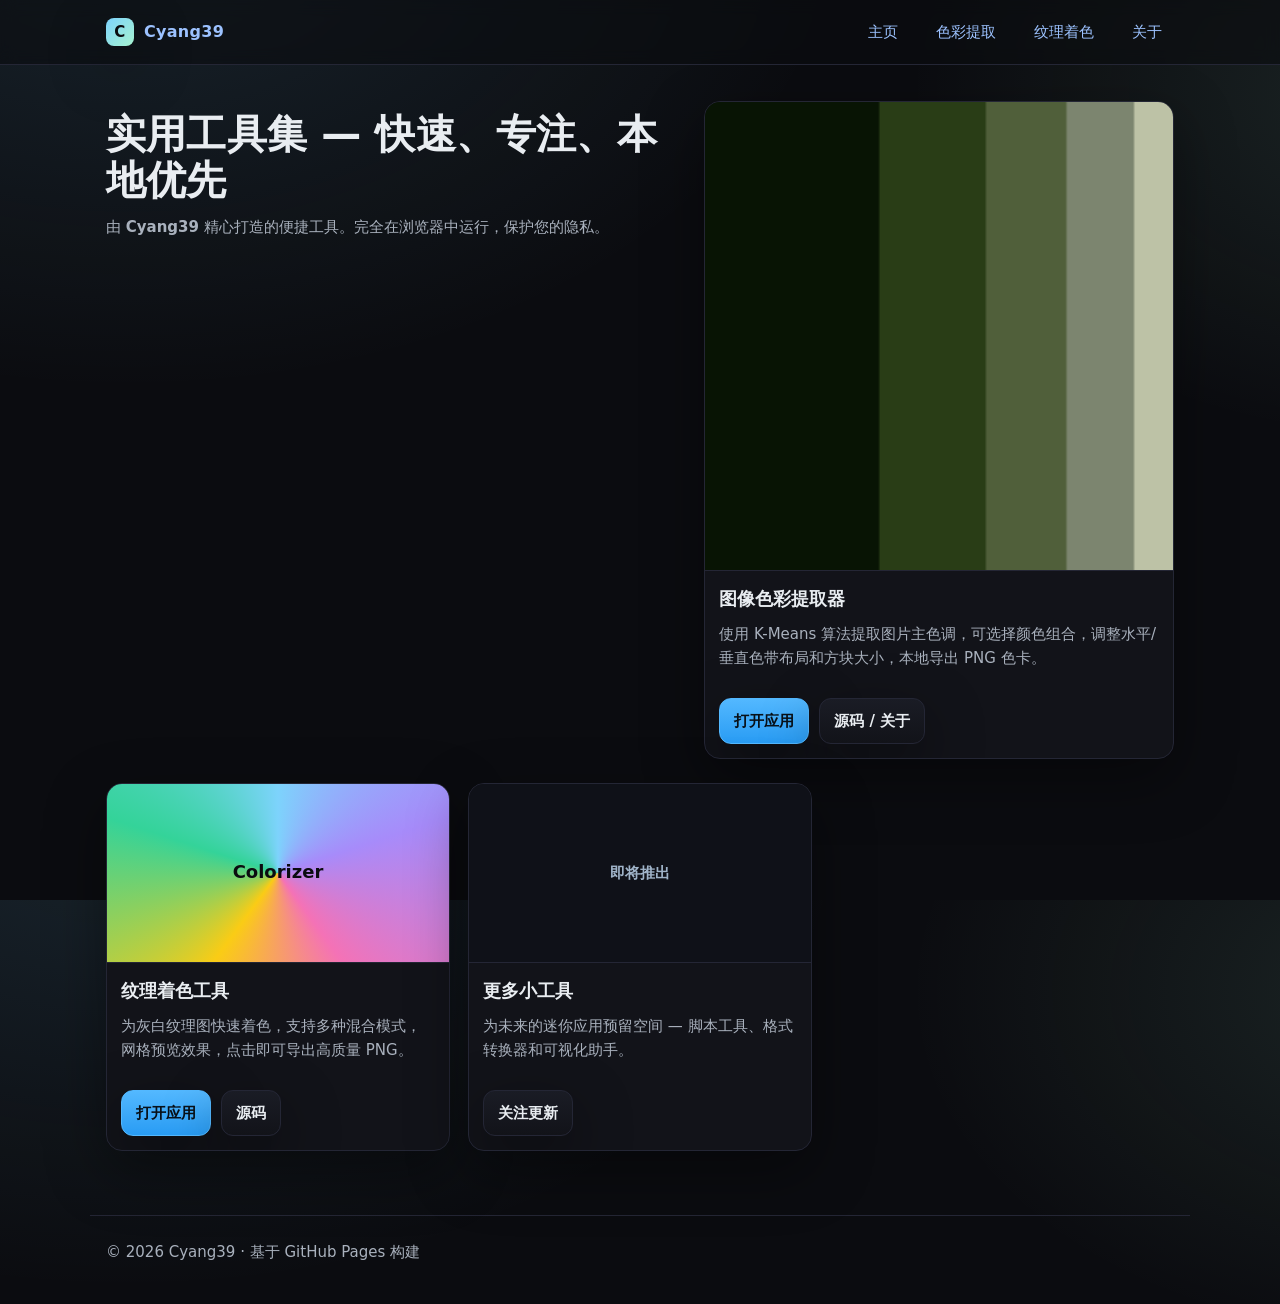
==== index.html @ 04f10962 "add /colorizer" ====
<!doctype html>
<html lang="en">
<head>
  <meta charset="utf-8" />
  <meta
    name="viewport"
    content="width=device-width, initial-scale=1, viewport-fit=cover"
  />
  <title>Cyang39 · Tools & Projects</title>
  <meta name="description" content="Cyang39 的色彩和图像工具集。试试图像色彩提取器和纹理着色工具，完全在浏览器中运行。" />
  <meta name="keywords" content="Cyang39, 工具, 项目, 色彩, 调色板, 主色调, 图像色彩提取器, 纹理着色, GitHub Pages" />

  <!-- Canonical -->
  <link rel="canonical" href="https://cyang39.github.io/" />
  <meta name="robots" content="index,follow,max-image-preview:large" />

  <!-- Open Graph -->
  <meta property="og:type" content="website" />
  <meta property="og:site_name" content="Cyang39" />
  <meta property="og:title" content="Cyang39 · Tools & Projects" />
  <meta property="og:description" content="试试图像色彩提取器和纹理着色工具 — 完全在浏览器中运行的色彩分析和纹理处理工具。" />
  <meta property="og:url" content="https://cyang39.github.io/" />
  <meta property="og:image" content="https://cyang39.github.io/palette/og-palette.png" />

  <!-- Twitter Card -->
  <meta name="twitter:card" content="summary_large_image" />
  <meta name="twitter:title" content="Cyang39 · Tools & Projects" />
  <meta name="twitter:description" content="试试图像色彩提取器和纹理着色工具 — 完全在浏览器中运行的色彩分析和纹理处理工具。" />
  <meta name="twitter:image" content="https://cyang39.github.io/palette/og-palette.png" />

  <!-- Simple favicon (optional) -->
  <link rel="icon" href="data:image/svg+xml,%3Csvg xmlns='http://www.w3.org/2000/svg' width='64' height='64'%3E%3Crect width='64' height='64' rx='12' fill='%230a0a0a'/%3E%3Ctext x='50%25' y='54%25' text-anchor='middle' font-size='34' font-family='Verdana, sans-serif' fill='%23a7f3d0'%3EC%3C/text%3E%3C/svg%3E">

  <style>
    :root {
      --bg: #0b0c10;
      --panel: #121319;
      --border: #242635;
      --text: #e9edf1;
      --muted: #a9b1bd;
      --brand: #7dd3fc;
      --brand-2: #a7f3d0;
      --link: #9cc2ff;
      --shadow: 0 20px 60px rgba(0,0,0,.4);
      --radius: 16px;
    }
    * { box-sizing: border-box; }
    html, body { height: 100%; }
    body {
      margin: 0;
      font: 15px/1.6 system-ui, -apple-system, Segoe UI, Roboto, Helvetica, Arial, "PingFang SC", "Noto Sans CJK SC", "Microsoft YaHei", sans-serif;
      color: var(--text);
      background:
        radial-gradient(1200px 800px at 10% -10%, rgba(125,211,252,.12), transparent 60%),
        radial-gradient(1000px 700px at 110% 10%, rgba(167,243,208,.10), transparent 50%),
        var(--bg);
    }
    a { color: var(--link); text-decoration: none; }
    a:hover { text-decoration: underline; }

    /* Header */
    header {
      position: sticky; top: 0; z-index: 10;
      background: rgba(11,12,16,.6);
      backdrop-filter: blur(8px);
      border-bottom: 1px solid var(--border);
    }
    .nav {
      max-width: 1100px; margin: 0 auto; padding: 12px 16px;
      display: flex; align-items: center; justify-content: space-between;
    }
    .brand {
      display: inline-flex; align-items: center; gap: 10px; font-weight: 800; letter-spacing: .3px;
    }
    .brand-badge {
      width: 28px; height: 28px; border-radius: 8px;
      background: linear-gradient(135deg, var(--brand), var(--brand-2));
      display: grid; place-items: center; color: #0b0c10; font-weight: 900;
      box-shadow: var(--shadow);
    }
    nav ul { list-style: none; display: flex; gap: 14px; margin: 0; padding: 0; }
    nav a { display:inline-block; padding: 8px 12px; border-radius: 10px; }
    nav a:hover { background: rgba(255,255,255,.06); text-decoration: none; }

    /* Hero */
    .hero {
      max-width: 1100px; margin: 36px auto 8px; padding: 0 16px;
      display: grid; grid-template-columns: 1.1fr .9fr; gap: 24px;
    }
    @media (max-width: 960px) { .hero { grid-template-columns: 1fr; } }
    .hero h1 {
      font-size: clamp(28px, 5vw, 40px); line-height: 1.15; margin: 10px 0 12px;
      letter-spacing: .2px;
    }
    .hero p { color: var(--muted); margin: 0 0 18px; }
    .cta { display: flex; gap: 12px; flex-wrap: wrap; }
    .btn {
      display: inline-flex; align-items: center; gap: 10px;
      padding: 10px 14px; border-radius: 12px; border: 1px solid var(--border);
      background: linear-gradient(180deg, #1a1c25, #121319);
      color: var(--text); font-weight: 700; box-shadow: var(--shadow);
      transition: transform .06s ease, box-shadow .2s ease;
    }
    .btn:hover { text-decoration: none; transform: translateY(-1px); }
    .btn.primary {
      background: linear-gradient(180deg, #53b8ff, #299cf4);
      color: #081018; border-color: #53b8ff;
    }
    .btn.ghost { background: #11131a; }

    /* Card grid */
    .grid {
      max-width: 1100px; margin: 24px auto 64px; padding: 0 16px;
      display: grid; grid-template-columns: repeat(3, minmax(0,1fr)); gap: 18px;
    }
    @media (max-width: 1040px) { .grid { grid-template-columns: repeat(2, minmax(0,1fr)); } }
    @media (max-width: 680px) { .grid { grid-template-columns: 1fr; } }

    .card {
      background: var(--panel); border: 1px solid var(--border); border-radius: var(--radius);
      box-shadow: var(--shadow); overflow: hidden; display: flex; flex-direction: column; min-height: 320px;
    }
    .card .thumb {
      aspect-ratio: 1200/630; width: 100%; background: #0f1118; border-bottom: 1px solid var(--border);
      display: grid; place-items: center;
    }
    .card .thumb img { width: 100%; height: 100%; object-fit: cover; }
    .card .body { padding: 14px; display: grid; gap: 8px; }
    .card .body h3 { margin: 0; font-size: 18px; }
    .card .body p { margin: 0; color: var(--muted); }
    .card .actions { padding: 14px; margin-top: auto; display: flex; gap: 10px; }

    /* Footer */
    footer {
      max-width: 1100px; margin: 0 auto; padding: 24px 16px 40px;
      color: var(--muted); border-top: 1px solid var(--border);
    }
  </style>
</head>
<body>
  <header>
    <div class="nav" role="navigation" aria-label="Primary">
      <div class="brand">
        <span class="brand-badge" aria-hidden="true">C</span>
        <a href="/" style="font-size:16px; font-weight:800; text-decoration:none;">Cyang39</a>
      </div>
      <nav>
        <ul>
          <li><a href="/" aria-current="page">主页</a></li>
          <li><a href="/palette/">色彩提取</a></li>
          <li><a href="/colorizer/">纹理着色</a></li>
          <li><a href="https://github.com/cyang39" target="_blank" rel="noopener">关于</a></li>
        </ul>
      </nav>
    </div>
  </header>

  <main id="content">
    <section class="hero">
      <div>
        <h1>实用工具集 — 快速、专注、本地优先</h1>
        <p>
          由 <strong>Cyang39</strong> 精心打造的便捷工具。完全在浏览器中运行，保护您的隐私。
        </p>
      </div>
      <div class="card" aria-label="Image Color Extractor preview">
        <div class="thumb">
          <img
            src="/palette/og-palette.png"
            alt="Preview banner for Image Color Extractor showing swatch bands"
            loading="eager"
            decoding="async"
          />
        </div>
        <div class="body">
          <h3>图像色彩提取器</h3>
          <p>使用 K-Means 算法提取图片主色调，可选择颜色组合，调整水平/垂直色带布局和方块大小，本地导出 PNG 色卡。</p>
        </div>
        <div class="actions">
          <a class="btn primary" href="/palette/">打开应用</a>
          <a class="btn" href="https://github.com/cyang39" target="_blank" rel="noopener">源码 / 关于</a>
        </div>
      </div>
    </section>

    <section class="grid" aria-label="更多项目">
      <div class="card" aria-label="纹理着色工具">
        <div class="thumb" style="background: conic-gradient(from 0deg, #7dd3fc, #a78bfa, #f472b6, #facc15, #34d399, #7dd3fc); display: grid; place-items: center; color: #0b0c10; font-weight: 700; font-size: 18px;">Colorizer</div>
        <div class="body">
          <h3>纹理着色工具</h3>
          <p>为灰白纹理图快速着色，支持多种混合模式，网格预览效果，点击即可导出高质量 PNG。</p>
        </div>
        <div class="actions">
          <a class="btn primary" href="/colorizer/">打开应用</a>
          <a class="btn" href="https://github.com/cyang39" target="_blank" rel="noopener">源码</a>
        </div>
      </div>
      
      <div class="card" aria-label="即将推出">
        <div class="thumb" style="color:#9fb3c8; font-weight:700;">即将推出</div>
        <div class="body">
          <h3>更多小工具</h3>
          <p>为未来的迷你应用预留空间 — 脚本工具、格式转换器和可视化助手。</p>
        </div>
        <div class="actions">
          <a class="btn" href="https://github.com/cyang39" target="_blank" rel="noopener">关注更新</a>
        </div>
      </div>
    </section>
  </main>

  <footer>
    <div>© <span id="year"></span> Cyang39 · 基于 GitHub Pages 构建</div>
  </footer>

  <script>
    // tiny enhancement: current year in footer
    document.getElementById('year').textContent = new Date().getFullYear();
  </script>
</body>
</html>
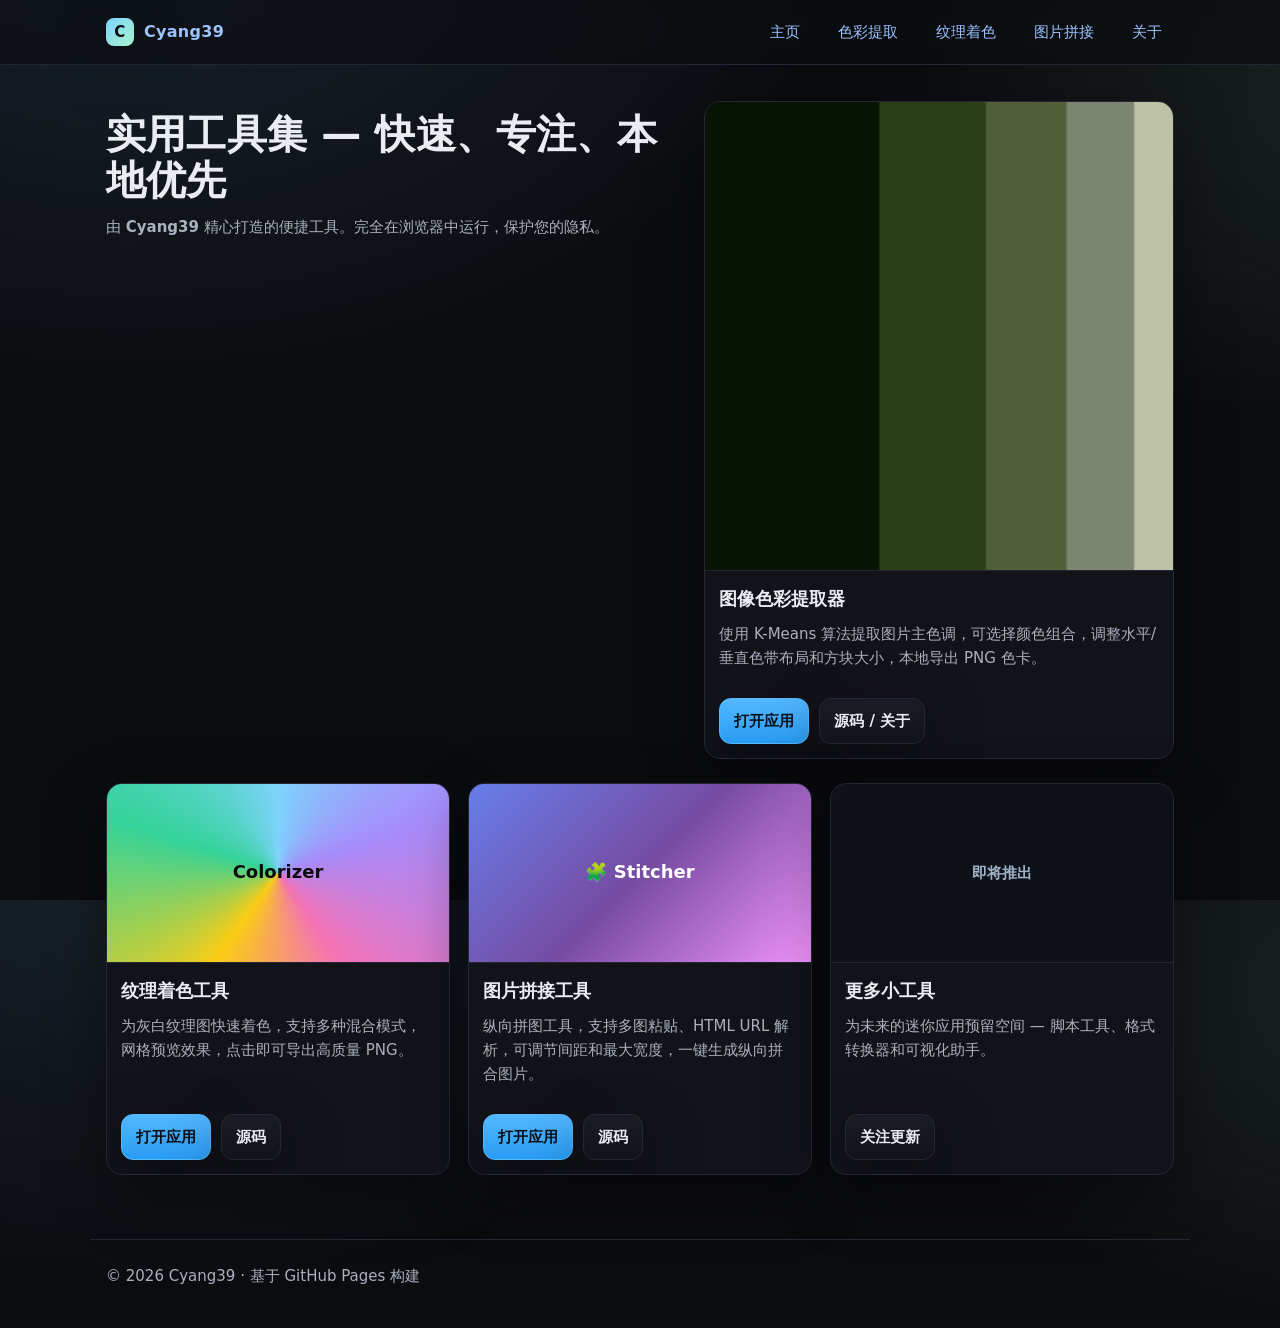
==== commit e40c40f8: "feat(web): 新增图片拼接工具及相关页面支持 - 在首页导航菜单中添加图片拼接工具入口 - 在首页卡片区新增图片拼接工具介绍卡片，包含功能描述和链接 - 更新meta描述和关键词，加入图片拼接" ====
--- a/index.html
+++ b/index.html
@@ -7,8 +7,8 @@
     content="width=device-width, initial-scale=1, viewport-fit=cover"
   />
   <title>Cyang39 · Tools & Projects</title>
-  <meta name="description" content="Cyang39 的色彩和图像工具集。试试图像色彩提取器和纹理着色工具，完全在浏览器中运行。" />
-  <meta name="keywords" content="Cyang39, 工具, 项目, 色彩, 调色板, 主色调, 图像色彩提取器, 纹理着色, GitHub Pages" />
+  <meta name="description" content="Cyang39 的色彩和图像工具集。试试图像色彩提取器、纹理着色工具和图片拼接工具，完全在浏览器中运行。" />
+  <meta name="keywords" content="Cyang39, 工具, 项目, 色彩, 调色板, 主色调, 图像色彩提取器, 纹理着色, 图片拼接, 拼图工具, GitHub Pages" />
 
   <!-- Canonical -->
   <link rel="canonical" href="https://cyang39.github.io/" />
@@ -18,18 +18,90 @@
   <meta property="og:type" content="website" />
   <meta property="og:site_name" content="Cyang39" />
   <meta property="og:title" content="Cyang39 · Tools & Projects" />
-  <meta property="og:description" content="试试图像色彩提取器和纹理着色工具 — 完全在浏览器中运行的色彩分析和纹理处理工具。" />
+  <meta property="og:description" content="试试图像色彩提取器、纹理着色工具和图片拼接工具 — 完全在浏览器中运行的色彩分析、纹理处理和图片拼接工具。" />
   <meta property="og:url" content="https://cyang39.github.io/" />
   <meta property="og:image" content="https://cyang39.github.io/palette/og-palette.png" />
 
   <!-- Twitter Card -->
   <meta name="twitter:card" content="summary_large_image" />
   <meta name="twitter:title" content="Cyang39 · Tools & Projects" />
-  <meta name="twitter:description" content="试试图像色彩提取器和纹理着色工具 — 完全在浏览器中运行的色彩分析和纹理处理工具。" />
+  <meta name="twitter:description" content="试试图像色彩提取器、纹理着色工具和图片拼接工具 — 完全在浏览器中运行的色彩分析、纹理处理和图片拼接工具。" />
   <meta name="twitter:image" content="https://cyang39.github.io/palette/og-palette.png" />
 
   <!-- Simple favicon (optional) -->
   <link rel="icon" href="data:image/svg+xml,%3Csvg xmlns='http://www.w3.org/2000/svg' width='64' height='64'%3E%3Crect width='64' height='64' rx='12' fill='%230a0a0a'/%3E%3Ctext x='50%25' y='54%25' text-anchor='middle' font-size='34' font-family='Verdana, sans-serif' fill='%23a7f3d0'%3EC%3C/text%3E%3C/svg%3E">
+
+  <!-- PWA Manifest -->
+  <link rel="manifest" href="/manifest.json">
+  
+  <!-- iOS Safari specific -->
+  <meta name="apple-mobile-web-app-capable" content="yes">
+  <meta name="apple-mobile-web-app-status-bar-style" content="black-translucent">
+  <meta name="apple-mobile-web-app-title" content="Cyang39 Tools">
+  <link rel="apple-touch-icon" href="data:image/svg+xml,%3Csvg xmlns='http://www.w3.org/2000/svg' width='180' height='180'%3E%3Crect width='180' height='180' rx='20' fill='%230a0a0a'/%3E%3Ctext x='50%25' y='58%25' text-anchor='middle' font-size='90' font-family='Verdana, sans-serif' fill='%23a7f3d0'%3EC%3C/text%3E%3C/svg%3E">
+  
+  <!-- SEO 优化 -->
+  <link rel="sitemap" type="application/xml" href="/sitemap.xml">
+  <meta name="author" content="Cyang39">
+  <meta name="generator" content="手工编码">
+  <meta name="language" content="zh-CN">
+  <meta name="geo.region" content="CN">
+  <meta name="theme-color" content="#7dd3fc">
+  <meta name="msapplication-navbutton-color" content="#7dd3fc">
+  <meta name="msapplication-TileColor" content="#0b0c10">
+  
+  <!-- 结构化数据 -->
+  <script type="application/ld+json">
+  {
+    "@context": "https://schema.org",
+    "@type": "WebSite",
+    "name": "Cyang39 实用工具集",
+    "alternateName": "Cyang39 Tools",
+    "url": "https://cyang39.github.io/",
+    "description": "Cyang39 的色彩和图像工具集。试试图像色彩提取器、纹理着色工具和图片拼接工具，完全在浏览器中运行。",
+    "author": {
+      "@type": "Person",
+      "name": "Cyang39",
+      "url": "https://github.com/cyang39"
+    },
+    "publisher": {
+      "@type": "Organization",
+      "name": "Cyang39",
+      "url": "https://github.com/cyang39"
+    },
+    "potentialAction": {
+      "@type": "SearchAction",
+      "target": "https://cyang39.github.io/?q={search_term_string}",
+      "query-input": "required name=search_term_string"
+    },
+    "mainEntity": [
+      {
+        "@type": "WebApplication",
+        "name": "图像色彩提取器",
+        "description": "使用 K-Means 算法提取图片主色调，可选择颜色组合，调整水平/垂直色带布局和方块大小，本地导出 PNG 色卡。",
+        "url": "https://cyang39.github.io/palette/",
+        "applicationCategory": "UtilitiesApplication",
+        "operatingSystem": "Web Browser"
+      },
+      {
+        "@type": "WebApplication",
+        "name": "纹理着色工具",
+        "description": "为灰白纹理图快速着色，支持多种混合模式，网格预览效果，点击即可导出高质量 PNG。",
+        "url": "https://cyang39.github.io/colorizer/",
+        "applicationCategory": "UtilitiesApplication",
+        "operatingSystem": "Web Browser"
+      },
+      {
+        "@type": "WebApplication",
+        "name": "图片拼接工具",
+        "description": "纵向拼图工具，支持多图粘贴、HTML URL 解析，可调节间距和最大宽度，一键生成纵向拼合图片。",
+        "url": "https://cyang39.github.io/stitcher/",
+        "applicationCategory": "UtilitiesApplication",
+        "operatingSystem": "Web Browser"
+      }
+    ]
+  }
+  </script>
 
   <style>
     :root {
@@ -149,6 +221,7 @@
           <li><a href="/" aria-current="page">主页</a></li>
           <li><a href="/palette/">色彩提取</a></li>
           <li><a href="/colorizer/">纹理着色</a></li>
+          <li><a href="/stitcher/">图片拼接</a></li>
           <li><a href="https://github.com/cyang39" target="_blank" rel="noopener">关于</a></li>
         </ul>
       </nav>
@@ -196,6 +269,18 @@
         </div>
       </div>
       
+      <div class="card" aria-label="图片拼接工具">
+        <div class="thumb" style="background: linear-gradient(135deg, #667eea, #764ba2, #f093fb); display: grid; place-items: center; color: white; font-weight: 700; font-size: 18px;">🧩 Stitcher</div>
+        <div class="body">
+          <h3>图片拼接工具</h3>
+          <p>纵向拼图工具，支持多图粘贴、HTML URL 解析，可调节间距和最大宽度，一键生成纵向拼合图片。</p>
+        </div>
+        <div class="actions">
+          <a class="btn primary" href="/stitcher/">打开应用</a>
+          <a class="btn" href="https://github.com/cyang39" target="_blank" rel="noopener">源码</a>
+        </div>
+      </div>
+      
       <div class="card" aria-label="即将推出">
         <div class="thumb" style="color:#9fb3c8; font-weight:700;">即将推出</div>
         <div class="body">
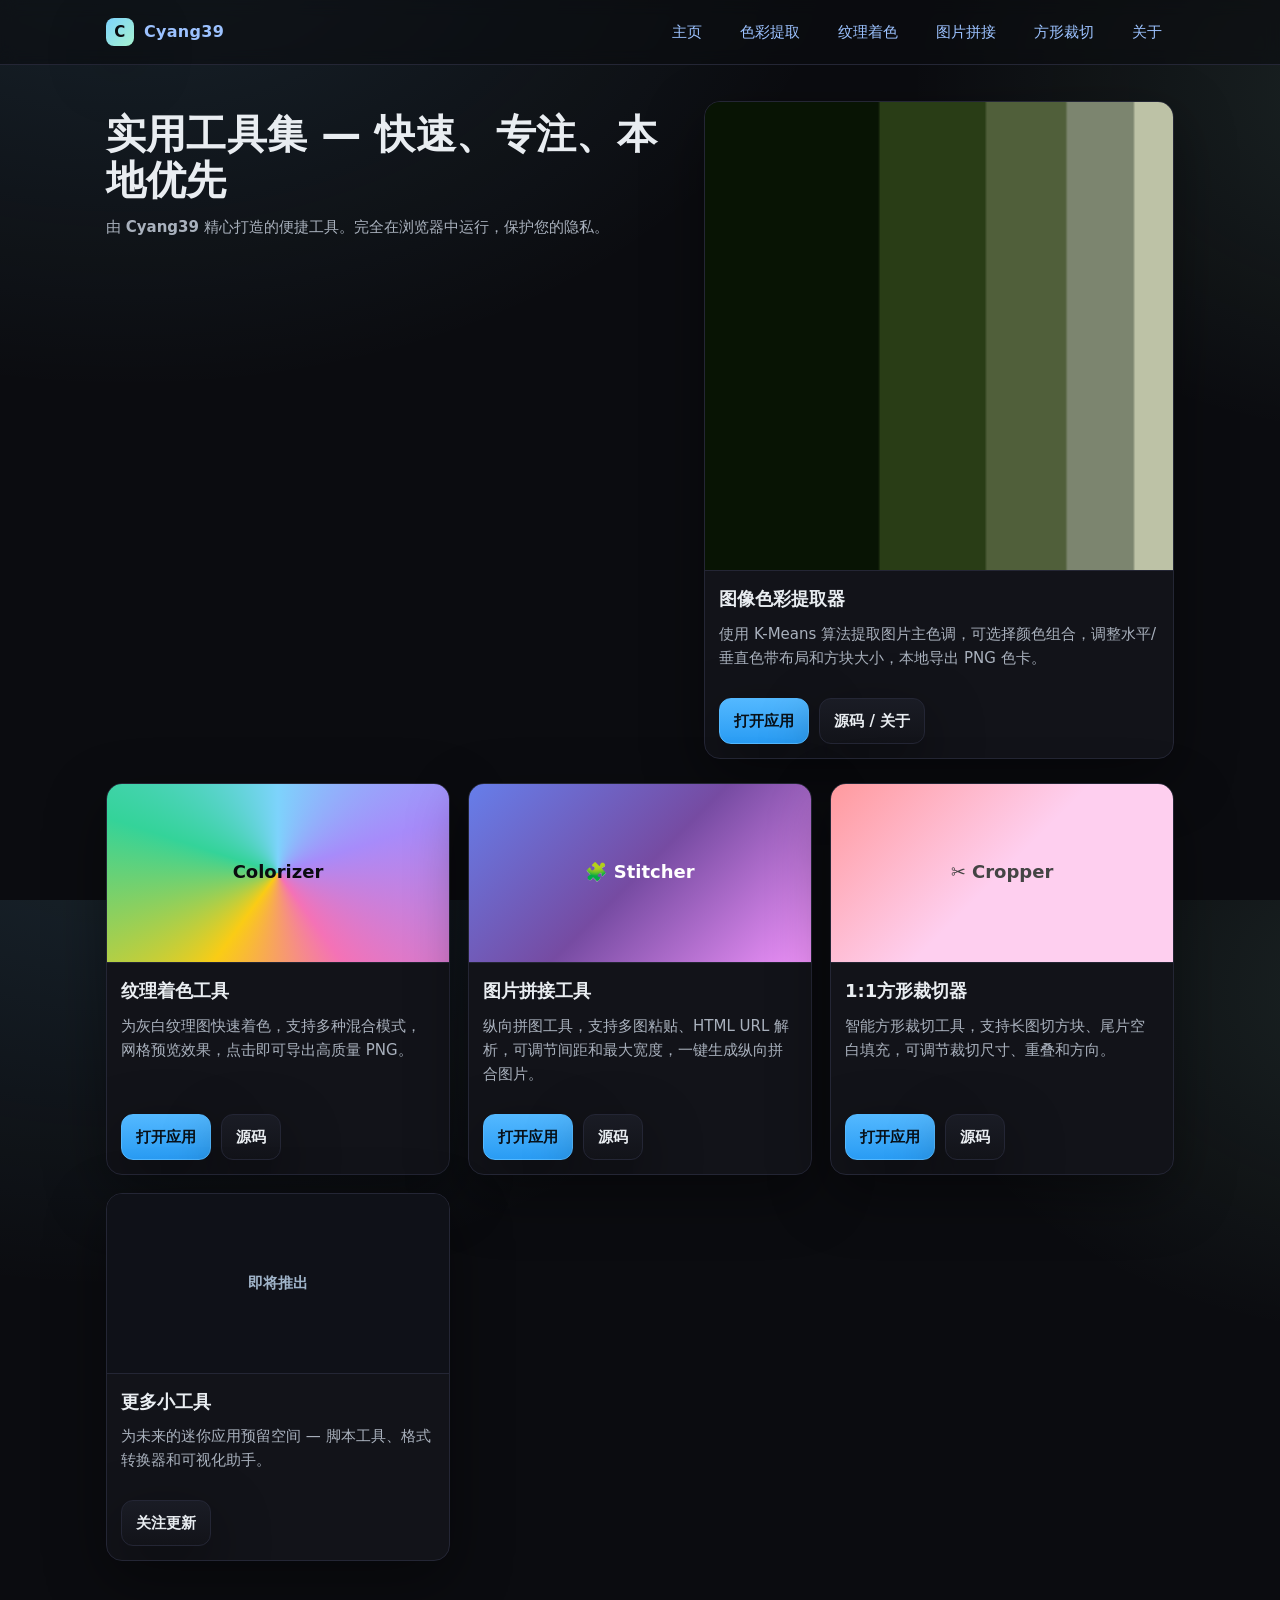
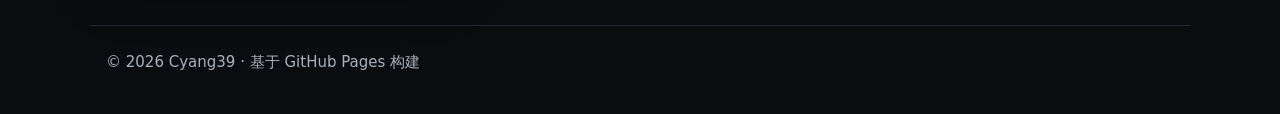
==== commit d2a8a8ff: "feat(web): 添加方形裁切工具相关信息和入口 - 更新meta描述中加入方形裁切工具内容 - 增加结构化数据，注册1:1方形裁切器应用信息 - 导航栏新增方形裁切工具链接 - 首页新增方形裁切" ====
--- a/index.html
+++ b/index.html
@@ -7,8 +7,8 @@
     content="width=device-width, initial-scale=1, viewport-fit=cover"
   />
   <title>Cyang39 · Tools & Projects</title>
-  <meta name="description" content="Cyang39 的色彩和图像工具集。试试图像色彩提取器、纹理着色工具和图片拼接工具，完全在浏览器中运行。" />
-  <meta name="keywords" content="Cyang39, 工具, 项目, 色彩, 调色板, 主色调, 图像色彩提取器, 纹理着色, 图片拼接, 拼图工具, GitHub Pages" />
+  <meta name="description" content="Cyang39 的色彩和图像工具集。试试图像色彩提取器、纹理着色工具、图片拼接和方形裁切工具，完全在浏览器中运行。" />
+  <meta name="keywords" content="Cyang39, 工具, 项目, 色彩, 调色板, 主色调, 图像色彩提取器, 纹理着色, 图片拼接, 拼图工具, 方形裁切, 图片裁切, 1:1裁切, GitHub Pages" />
 
   <!-- Canonical -->
   <link rel="canonical" href="https://cyang39.github.io/" />
@@ -18,14 +18,14 @@
   <meta property="og:type" content="website" />
   <meta property="og:site_name" content="Cyang39" />
   <meta property="og:title" content="Cyang39 · Tools & Projects" />
-  <meta property="og:description" content="试试图像色彩提取器、纹理着色工具和图片拼接工具 — 完全在浏览器中运行的色彩分析、纹理处理和图片拼接工具。" />
+  <meta property="og:description" content="试试图像色彩提取器、纹理着色工具、图片拼接和方形裁切工具 — 完全在浏览器中运行的色彩分析、纹理处理、图片拼接和智能裁切工具。" />
   <meta property="og:url" content="https://cyang39.github.io/" />
   <meta property="og:image" content="https://cyang39.github.io/palette/og-palette.png" />
 
   <!-- Twitter Card -->
   <meta name="twitter:card" content="summary_large_image" />
   <meta name="twitter:title" content="Cyang39 · Tools & Projects" />
-  <meta name="twitter:description" content="试试图像色彩提取器、纹理着色工具和图片拼接工具 — 完全在浏览器中运行的色彩分析、纹理处理和图片拼接工具。" />
+  <meta name="twitter:description" content="试试图像色彩提取器、纹理着色工具、图片拼接和方形裁切工具 — 完全在浏览器中运行的色彩分析、纹理处理、图片拼接和智能裁切工具。" />
   <meta name="twitter:image" content="https://cyang39.github.io/palette/og-palette.png" />
 
   <!-- Simple favicon (optional) -->
@@ -58,7 +58,7 @@
     "name": "Cyang39 实用工具集",
     "alternateName": "Cyang39 Tools",
     "url": "https://cyang39.github.io/",
-    "description": "Cyang39 的色彩和图像工具集。试试图像色彩提取器、纹理着色工具和图片拼接工具，完全在浏览器中运行。",
+    "description": "Cyang39 的色彩和图像工具集。试试图像色彩提取器、纹理着色工具、图片拼接和方形裁切工具，完全在浏览器中运行。",
     "author": {
       "@type": "Person",
       "name": "Cyang39",
@@ -98,6 +98,14 @@
         "url": "https://cyang39.github.io/stitcher/",
         "applicationCategory": "UtilitiesApplication",
         "operatingSystem": "Web Browser"
+      },
+      {
+        "@type": "WebApplication",
+        "name": "1:1方形裁切器",
+        "description": "智能方形裁切工具，支持长图切方块、尾片空白填充，可调节裁切尺寸、重叠和方向，批量导出正方形图片。",
+        "url": "https://cyang39.github.io/square_cropper/",
+        "applicationCategory": "UtilitiesApplication",
+        "operatingSystem": "Web Browser"
       }
     ]
   }
@@ -222,6 +230,7 @@
           <li><a href="/palette/">色彩提取</a></li>
           <li><a href="/colorizer/">纹理着色</a></li>
           <li><a href="/stitcher/">图片拼接</a></li>
+          <li><a href="/square_cropper/">方形裁切</a></li>
           <li><a href="https://github.com/cyang39" target="_blank" rel="noopener">关于</a></li>
         </ul>
       </nav>
@@ -281,6 +290,18 @@
         </div>
       </div>
       
+      <div class="card" aria-label="1:1方形裁切器">
+        <div class="thumb" style="background: linear-gradient(135deg, #ff9a9e, #fecfef, #fecfef); display: grid; place-items: center; color: #444; font-weight: 700; font-size: 18px;">✂️ Cropper</div>
+        <div class="body">
+          <h3>1:1方形裁切器</h3>
+          <p>智能方形裁切工具，支持长图切方块、尾片空白填充，可调节裁切尺寸、重叠和方向。</p>
+        </div>
+        <div class="actions">
+          <a class="btn primary" href="/square_cropper/">打开应用</a>
+          <a class="btn" href="https://github.com/cyang39" target="_blank" rel="noopener">源码</a>
+        </div>
+      </div>
+      
       <div class="card" aria-label="即将推出">
         <div class="thumb" style="color:#9fb3c8; font-weight:700;">即将推出</div>
         <div class="body">
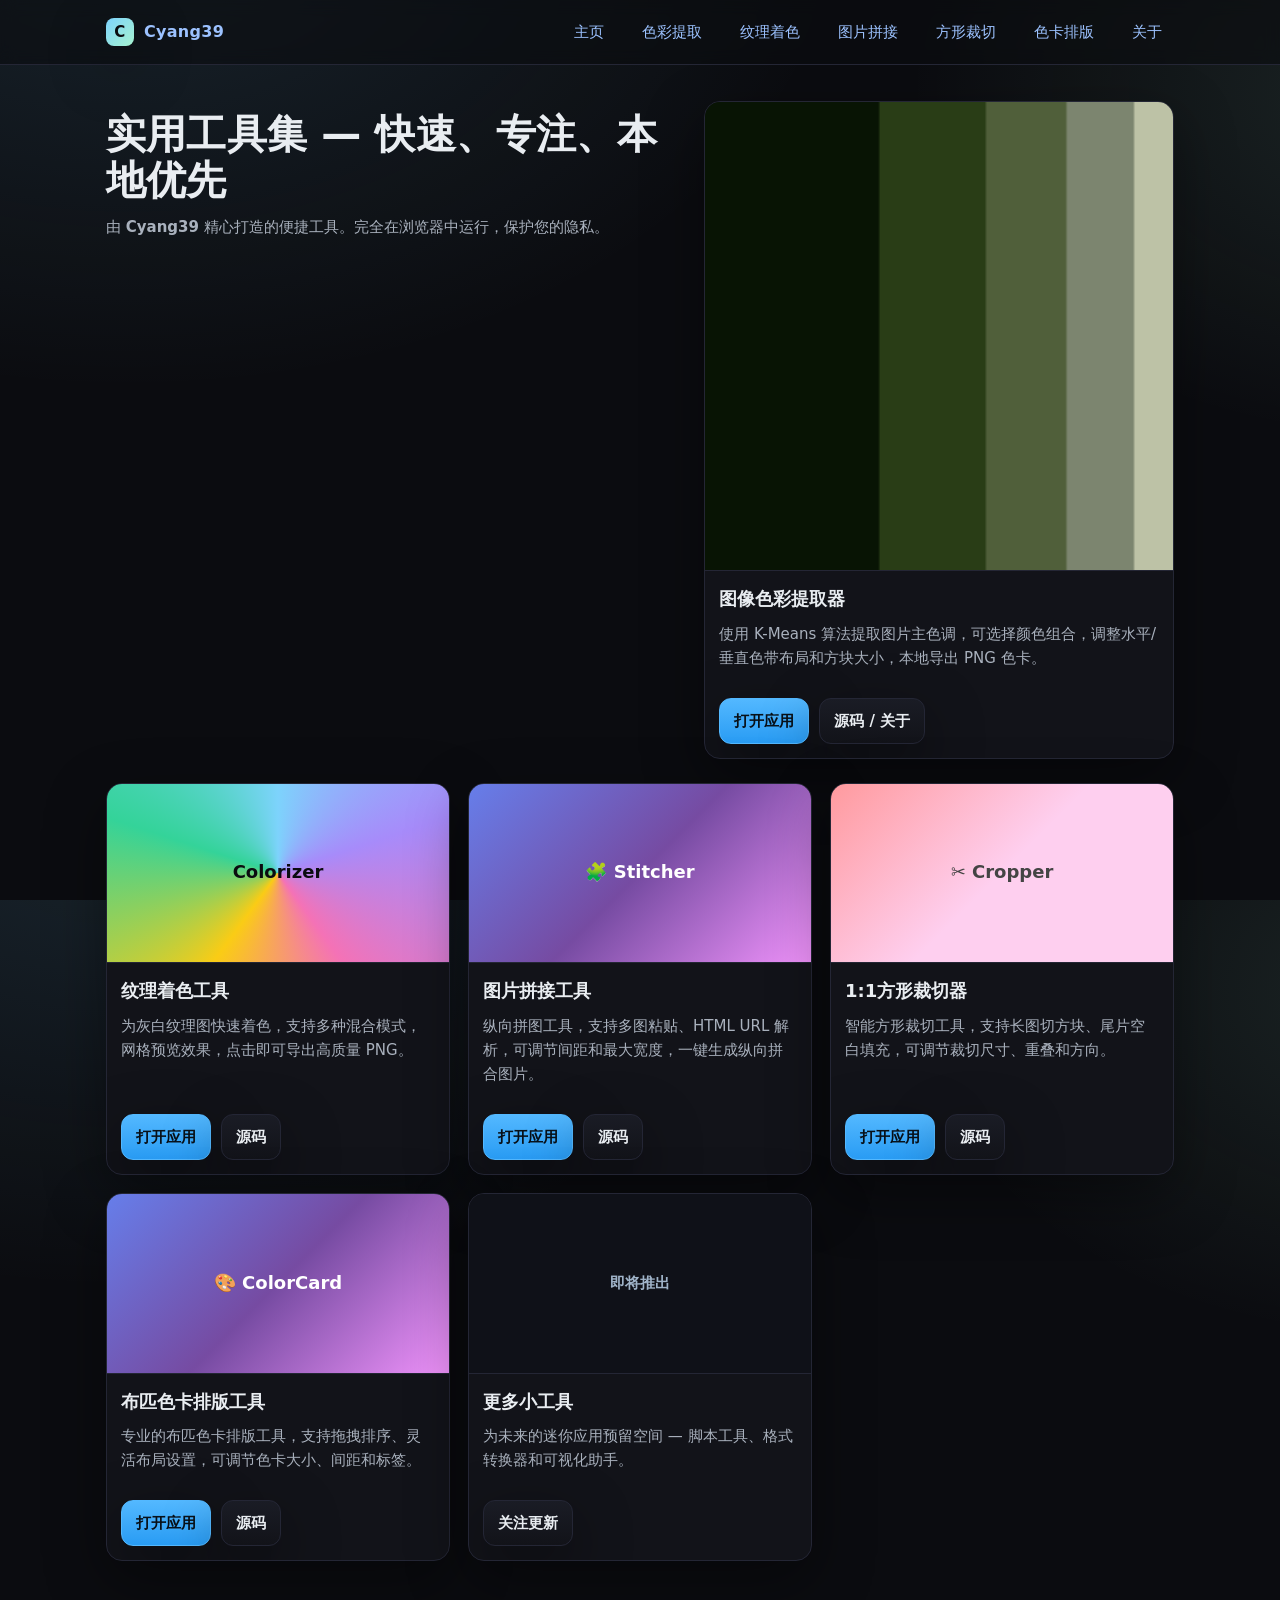
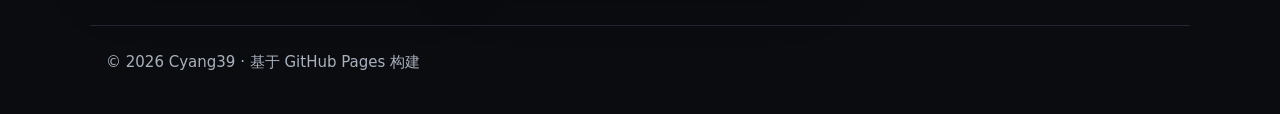
==== commit d306ed76: "feat(website): 添加布匹色卡排版工具及相关页面信息 - 在 color_card/index.html 中添加 favicon 和苹果触控图标 - 更新首页 meta 描述与关键字，添加" ====
--- a/index.html
+++ b/index.html
@@ -7,8 +7,8 @@
     content="width=device-width, initial-scale=1, viewport-fit=cover"
   />
   <title>Cyang39 · Tools & Projects</title>
-  <meta name="description" content="Cyang39 的色彩和图像工具集。试试图像色彩提取器、纹理着色工具、图片拼接和方形裁切工具，完全在浏览器中运行。" />
-  <meta name="keywords" content="Cyang39, 工具, 项目, 色彩, 调色板, 主色调, 图像色彩提取器, 纹理着色, 图片拼接, 拼图工具, 方形裁切, 图片裁切, 1:1裁切, GitHub Pages" />
+  <meta name="description" content="Cyang39 的色彩和图像工具集。试试图像色彩提取器、纹理着色工具、图片拼接、方形裁切和色卡排版工具，完全在浏览器中运行。" />
+  <meta name="keywords" content="Cyang39, 工具, 项目, 色彩, 调色板, 主色调, 图像色彩提取器, 纹理着色, 图片拼接, 拼图工具, 方形裁切, 图片裁切, 1:1裁切, 色卡排版, 布匹色卡, 色卡工具, GitHub Pages" />
 
   <!-- Canonical -->
   <link rel="canonical" href="https://cyang39.github.io/" />
@@ -18,14 +18,14 @@
   <meta property="og:type" content="website" />
   <meta property="og:site_name" content="Cyang39" />
   <meta property="og:title" content="Cyang39 · Tools & Projects" />
-  <meta property="og:description" content="试试图像色彩提取器、纹理着色工具、图片拼接和方形裁切工具 — 完全在浏览器中运行的色彩分析、纹理处理、图片拼接和智能裁切工具。" />
+  <meta property="og:description" content="试试图像色彩提取器、纹理着色工具、图片拼接、方形裁切和色卡排版工具 — 完全在浏览器中运行的色彩分析、纹理处理、图片拼接、智能裁切和布匹色卡排版工具。" />
   <meta property="og:url" content="https://cyang39.github.io/" />
   <meta property="og:image" content="https://cyang39.github.io/palette/og-palette.png" />
 
   <!-- Twitter Card -->
   <meta name="twitter:card" content="summary_large_image" />
   <meta name="twitter:title" content="Cyang39 · Tools & Projects" />
-  <meta name="twitter:description" content="试试图像色彩提取器、纹理着色工具、图片拼接和方形裁切工具 — 完全在浏览器中运行的色彩分析、纹理处理、图片拼接和智能裁切工具。" />
+  <meta name="twitter:description" content="试试图像色彩提取器、纹理着色工具、图片拼接、方形裁切和色卡排版工具 — 完全在浏览器中运行的色彩分析、纹理处理、图片拼接、智能裁切和布匹色卡排版工具。" />
   <meta name="twitter:image" content="https://cyang39.github.io/palette/og-palette.png" />
 
   <!-- Simple favicon (optional) -->
@@ -58,7 +58,7 @@
     "name": "Cyang39 实用工具集",
     "alternateName": "Cyang39 Tools",
     "url": "https://cyang39.github.io/",
-    "description": "Cyang39 的色彩和图像工具集。试试图像色彩提取器、纹理着色工具、图片拼接和方形裁切工具，完全在浏览器中运行。",
+    "description": "Cyang39 的色彩和图像工具集。试试图像色彩提取器、纹理着色工具、图片拼接、方形裁切和色卡排版工具，完全在浏览器中运行。",
     "author": {
       "@type": "Person",
       "name": "Cyang39",
@@ -106,6 +106,14 @@
         "url": "https://cyang39.github.io/square_cropper/",
         "applicationCategory": "UtilitiesApplication",
         "operatingSystem": "Web Browser"
+      },
+      {
+        "@type": "WebApplication",
+        "name": "布匹色卡排版工具",
+        "description": "专业的布匹色卡排版工具，支持拖拽排序、灵活布局设置，可调节色卡大小、间距和标签，一键导出高分辨率PNG色卡排版图。",
+        "url": "https://cyang39.github.io/color_card/",
+        "applicationCategory": "UtilitiesApplication",
+        "operatingSystem": "Web Browser"
       }
     ]
   }
@@ -231,6 +239,7 @@
           <li><a href="/colorizer/">纹理着色</a></li>
           <li><a href="/stitcher/">图片拼接</a></li>
           <li><a href="/square_cropper/">方形裁切</a></li>
+          <li><a href="/color_card/">色卡排版</a></li>
           <li><a href="https://github.com/cyang39" target="_blank" rel="noopener">关于</a></li>
         </ul>
       </nav>
@@ -302,6 +311,18 @@
         </div>
       </div>
       
+      <div class="card" aria-label="布匹色卡排版工具">
+        <div class="thumb" style="background: linear-gradient(135deg, #667eea, #764ba2, #f093fb); display: grid; place-items: center; color: white; font-weight: 700; font-size: 18px;">🎨 ColorCard</div>
+        <div class="body">
+          <h3>布匹色卡排版工具</h3>
+          <p>专业的布匹色卡排版工具，支持拖拽排序、灵活布局设置，可调节色卡大小、间距和标签。</p>
+        </div>
+        <div class="actions">
+          <a class="btn primary" href="/color_card/">打开应用</a>
+          <a class="btn" href="https://github.com/cyang39" target="_blank" rel="noopener">源码</a>
+        </div>
+      </div>
+      
       <div class="card" aria-label="即将推出">
         <div class="thumb" style="color:#9fb3c8; font-weight:700;">即将推出</div>
         <div class="body">
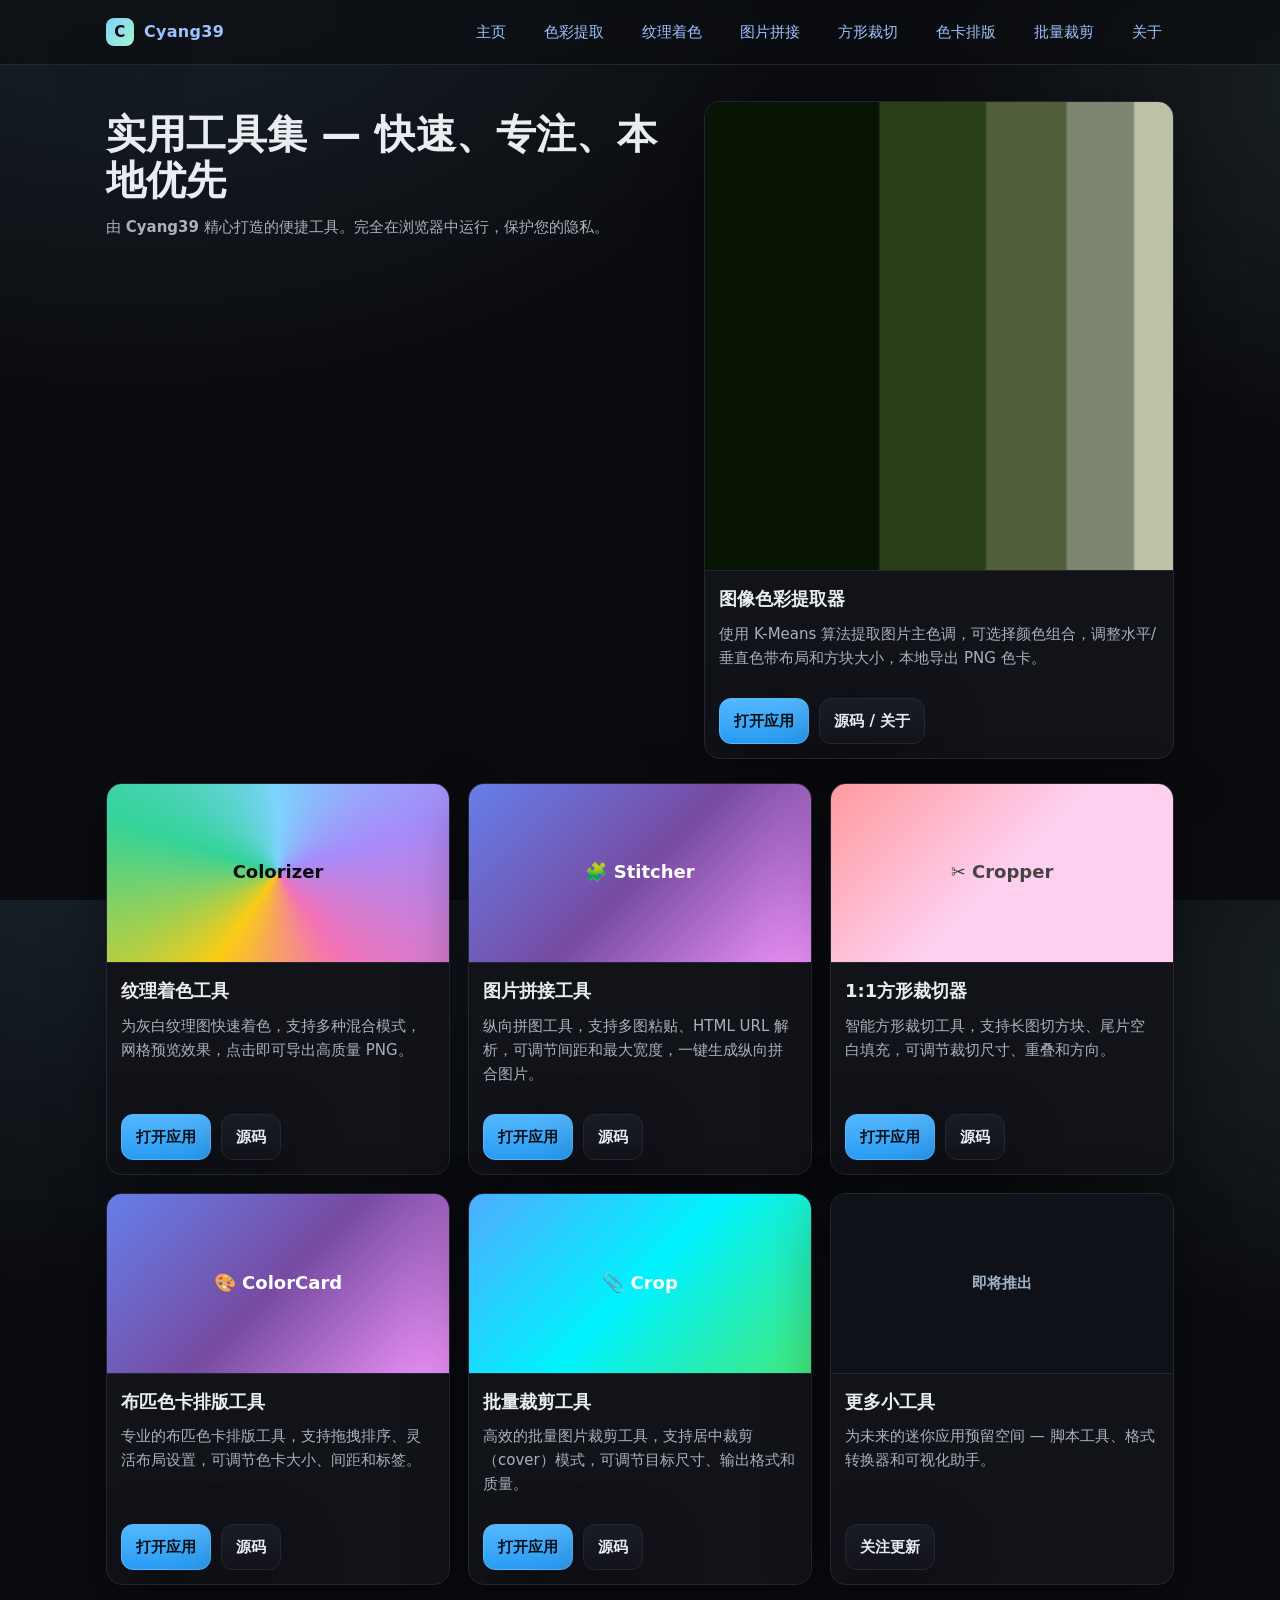
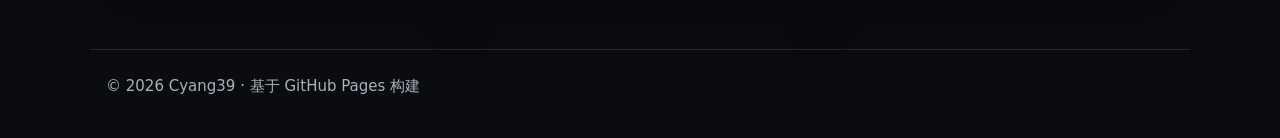
==== commit 76b1dc69: "feat(middle_crop): 添加批量裁剪工具并更新网站相关描述 - 在主页和导航栏新增批量裁剪工具入口 - 更新 meta 标签、og 和 twitter 描述，加入批量裁剪工具信息 - 网" ====
--- a/index.html
+++ b/index.html
@@ -7,8 +7,8 @@
     content="width=device-width, initial-scale=1, viewport-fit=cover"
   />
   <title>Cyang39 · Tools & Projects</title>
-  <meta name="description" content="Cyang39 的色彩和图像工具集。试试图像色彩提取器、纹理着色工具、图片拼接、方形裁切和色卡排版工具，完全在浏览器中运行。" />
-  <meta name="keywords" content="Cyang39, 工具, 项目, 色彩, 调色板, 主色调, 图像色彩提取器, 纹理着色, 图片拼接, 拼图工具, 方形裁切, 图片裁切, 1:1裁切, 色卡排版, 布匹色卡, 色卡工具, GitHub Pages" />
+  <meta name="description" content="Cyang39 的色彩和图像工具集。试试图像色彩提取器、纹理着色工具、图片拼接、方形裁切、色卡排版和批量裁剪工具，完全在浏览器中运行。" />
+  <meta name="keywords" content="Cyang39, 工具, 项目, 色彩, 调色板, 主色调, 图像色彩提取器, 纹理着色, 图片拼接, 拼图工具, 方形裁切, 图片裁切, 1:1裁切, 色卡排版, 布匹色卡, 色卡工具, 批量裁剪, 居中裁剪, cover裁剪, GitHub Pages" />
 
   <!-- Canonical -->
   <link rel="canonical" href="https://cyang39.github.io/" />
@@ -18,14 +18,14 @@
   <meta property="og:type" content="website" />
   <meta property="og:site_name" content="Cyang39" />
   <meta property="og:title" content="Cyang39 · Tools & Projects" />
-  <meta property="og:description" content="试试图像色彩提取器、纹理着色工具、图片拼接、方形裁切和色卡排版工具 — 完全在浏览器中运行的色彩分析、纹理处理、图片拼接、智能裁切和布匹色卡排版工具。" />
+  <meta property="og:description" content="试试图像色彩提取器、纹理着色工具、图片拼接、方形裁切、色卡排版和批量裁剪工具 — 完全在浏览器中运行的色彩分析、纹理处理、图片拼接、智能裁切、布匹色卡排版和批量裁剪工具。" />
   <meta property="og:url" content="https://cyang39.github.io/" />
   <meta property="og:image" content="https://cyang39.github.io/palette/og-palette.png" />
 
   <!-- Twitter Card -->
   <meta name="twitter:card" content="summary_large_image" />
   <meta name="twitter:title" content="Cyang39 · Tools & Projects" />
-  <meta name="twitter:description" content="试试图像色彩提取器、纹理着色工具、图片拼接、方形裁切和色卡排版工具 — 完全在浏览器中运行的色彩分析、纹理处理、图片拼接、智能裁切和布匹色卡排版工具。" />
+  <meta name="twitter:description" content="试试图像色彩提取器、纹理着色工具、图片拼接、方形裁切、色卡排版和批量裁剪工具 — 完全在浏览器中运行的色彩分析、纹理处理、图片拼接、智能裁切、布匹色卡排版和批量裁剪工具。" />
   <meta name="twitter:image" content="https://cyang39.github.io/palette/og-palette.png" />
 
   <!-- Simple favicon (optional) -->
@@ -58,7 +58,7 @@
     "name": "Cyang39 实用工具集",
     "alternateName": "Cyang39 Tools",
     "url": "https://cyang39.github.io/",
-    "description": "Cyang39 的色彩和图像工具集。试试图像色彩提取器、纹理着色工具、图片拼接、方形裁切和色卡排版工具，完全在浏览器中运行。",
+    "description": "Cyang39 的色彩和图像工具集。试试图像色彩提取器、纹理着色工具、图片拼接、方形裁切、色卡排版和批量裁剪工具，完全在浏览器中运行。",
     "author": {
       "@type": "Person",
       "name": "Cyang39",
@@ -114,6 +114,14 @@
         "url": "https://cyang39.github.io/color_card/",
         "applicationCategory": "UtilitiesApplication",
         "operatingSystem": "Web Browser"
+      },
+      {
+        "@type": "WebApplication",
+        "name": "批量裁剪工具",
+        "description": "高效的批量图片裁剪工具，支持居中裁剪（cover）模式，可调节目标尺寸、输出格式和质量，一键批量导出裁剪后的图片。",
+        "url": "https://cyang39.github.io/middle_crop/",
+        "applicationCategory": "UtilitiesApplication",
+        "operatingSystem": "Web Browser"
       }
     ]
   }
@@ -240,6 +248,7 @@
           <li><a href="/stitcher/">图片拼接</a></li>
           <li><a href="/square_cropper/">方形裁切</a></li>
           <li><a href="/color_card/">色卡排版</a></li>
+          <li><a href="/middle_crop/">批量裁剪</a></li>
           <li><a href="https://github.com/cyang39" target="_blank" rel="noopener">关于</a></li>
         </ul>
       </nav>
@@ -323,6 +332,18 @@
         </div>
       </div>
       
+      <div class="card" aria-label="批量裁剪工具">
+        <div class="thumb" style="background: linear-gradient(135deg, #4facfe, #00f2fe, #43e97b); display: grid; place-items: center; color: white; font-weight: 700; font-size: 18px;">📎 Crop</div>
+        <div class="body">
+          <h3>批量裁剪工具</h3>
+          <p>高效的批量图片裁剪工具，支持居中裁剪（cover）模式，可调节目标尺寸、输出格式和质量。</p>
+        </div>
+        <div class="actions">
+          <a class="btn primary" href="/middle_crop/">打开应用</a>
+          <a class="btn" href="https://github.com/cyang39" target="_blank" rel="noopener">源码</a>
+        </div>
+      </div>
+      
       <div class="card" aria-label="即将推出">
         <div class="thumb" style="color:#9fb3c8; font-weight:700;">即将推出</div>
         <div class="body">
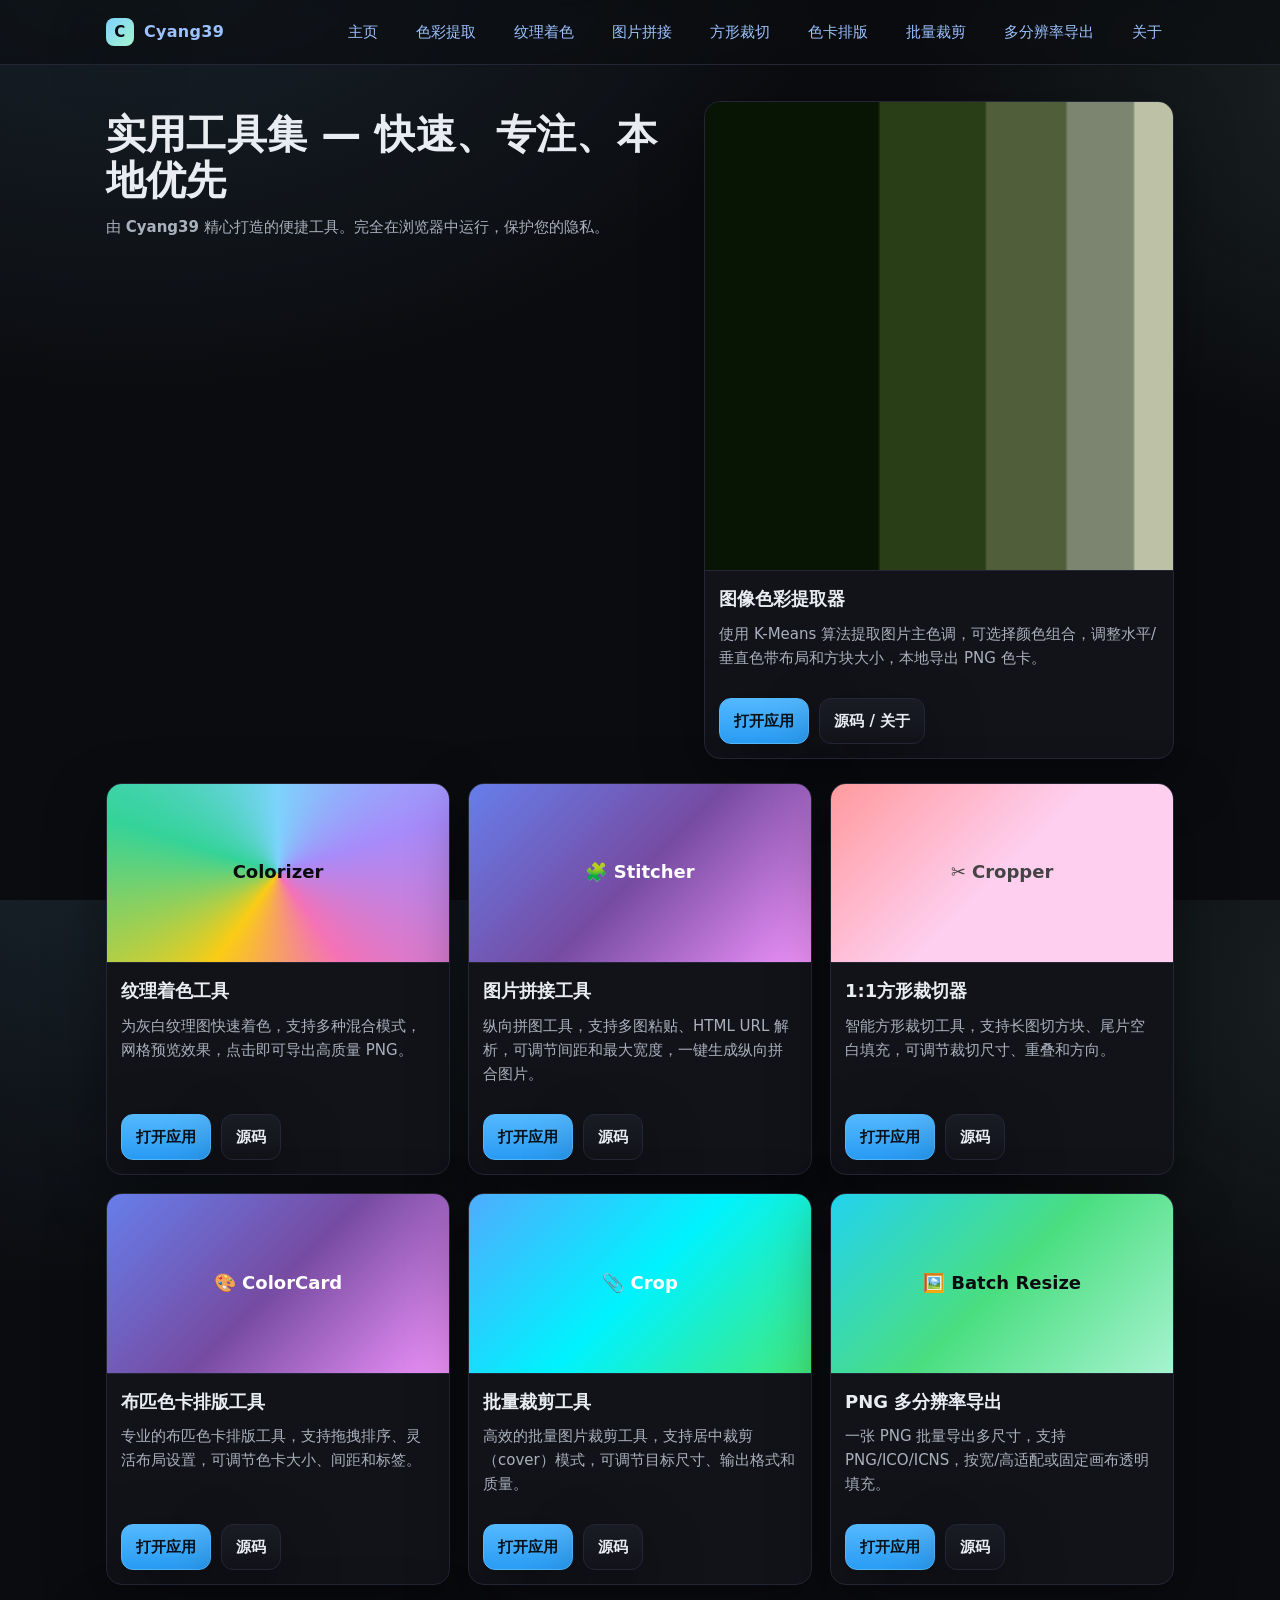
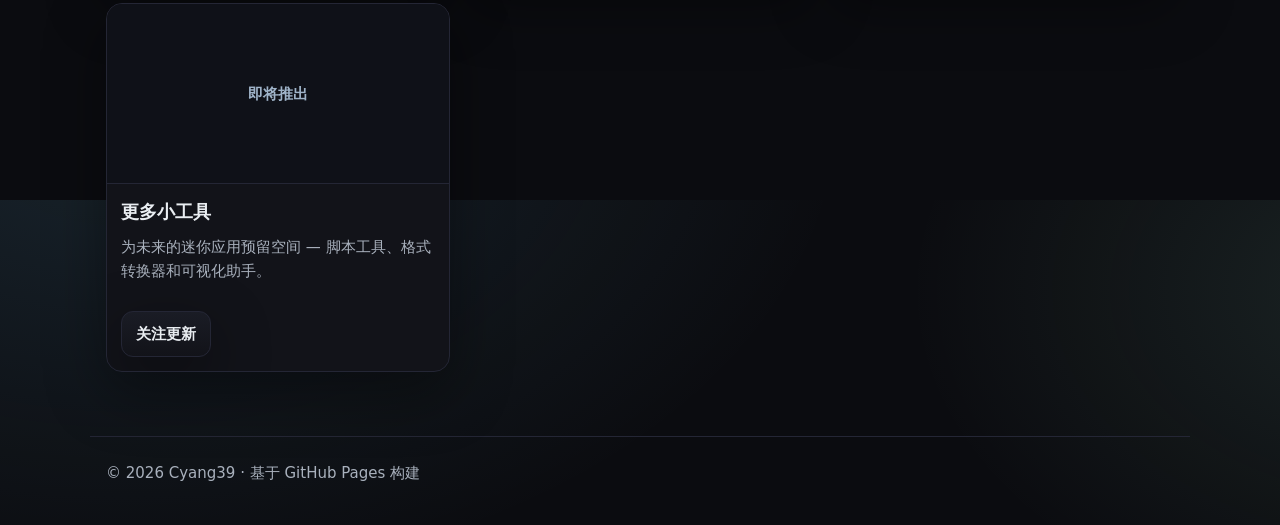
==== commit aa1b1939: "feat(batch_resize): add PNG multi-resolution export SPA with PNG/ICO/ICNS and ZIP download; link fro" ====
--- a/index.html
+++ b/index.html
@@ -122,6 +122,14 @@
         "url": "https://cyang39.github.io/middle_crop/",
         "applicationCategory": "UtilitiesApplication",
         "operatingSystem": "Web Browser"
+      },
+      {
+        "@type": "WebApplication",
+        "name": "PNG 多分辨率导出",
+        "description": "上传一张 PNG，批量导出为多种尺寸与格式（PNG / ICO / ICNS），支持按宽/高适配或固定画布居中填充。",
+        "url": "https://cyang39.github.io/batch_resize/",
+        "applicationCategory": "UtilitiesApplication",
+        "operatingSystem": "Web Browser"
       }
     ]
   }
@@ -249,6 +257,7 @@
           <li><a href="/square_cropper/">方形裁切</a></li>
           <li><a href="/color_card/">色卡排版</a></li>
           <li><a href="/middle_crop/">批量裁剪</a></li>
+          <li><a href="/batch_resize/">多分辨率导出</a></li>
           <li><a href="https://github.com/cyang39" target="_blank" rel="noopener">关于</a></li>
         </ul>
       </nav>
@@ -344,6 +353,18 @@
         </div>
       </div>
       
+      <div class="card" aria-label="PNG 多分辨率导出">
+        <div class="thumb" style="background: linear-gradient(135deg, #22d3ee, #4ade80, #a7f3d0); display: grid; place-items: center; color: #0b0c10; font-weight: 800; font-size: 18px;">🖼️ Batch Resize</div>
+        <div class="body">
+          <h3>PNG 多分辨率导出</h3>
+          <p>一张 PNG 批量导出多尺寸，支持 PNG/ICO/ICNS，按宽/高适配或固定画布透明填充。</p>
+        </div>
+        <div class="actions">
+          <a class="btn primary" href="/batch_resize/">打开应用</a>
+          <a class="btn" href="https://github.com/cyang39" target="_blank" rel="noopener">源码</a>
+        </div>
+      </div>
+      
       <div class="card" aria-label="即将推出">
         <div class="thumb" style="color:#9fb3c8; font-weight:700;">即将推出</div>
         <div class="body">
@@ -367,4 +388,3 @@
   </script>
 </body>
 </html>
-
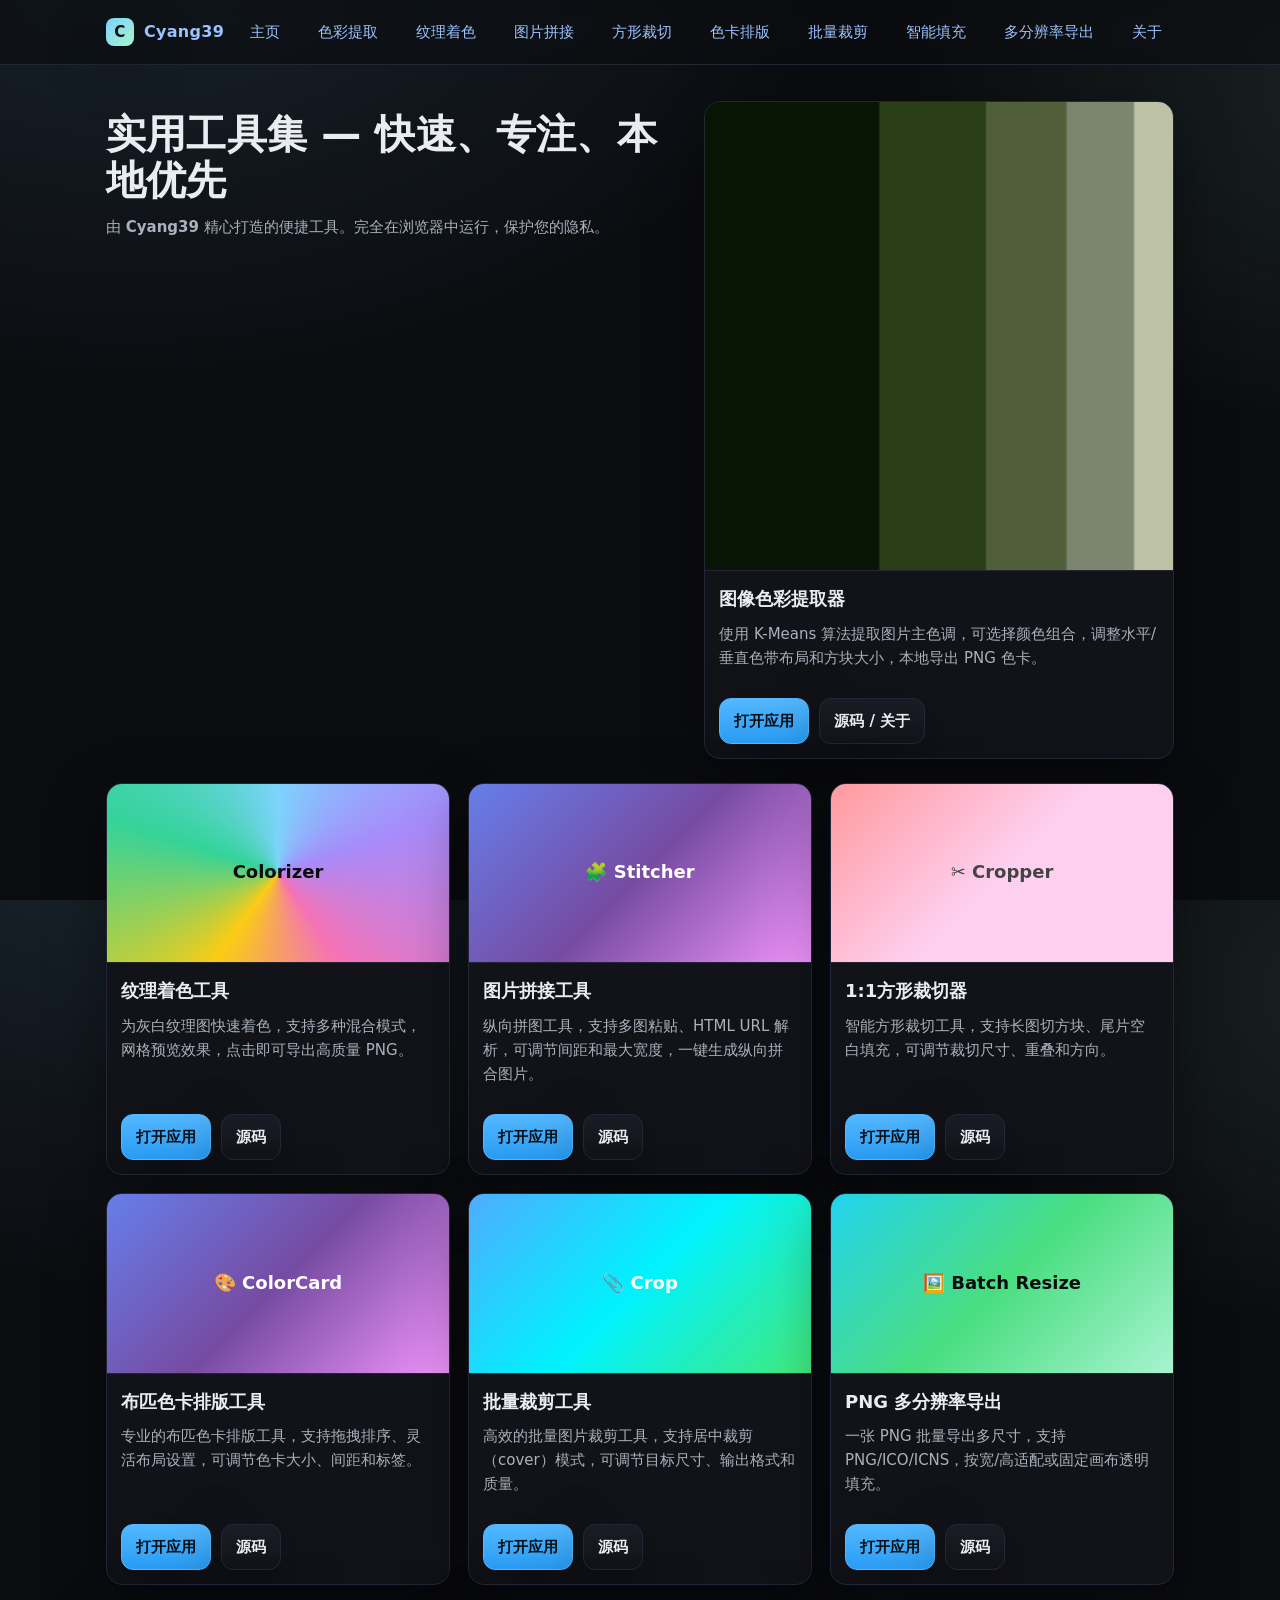
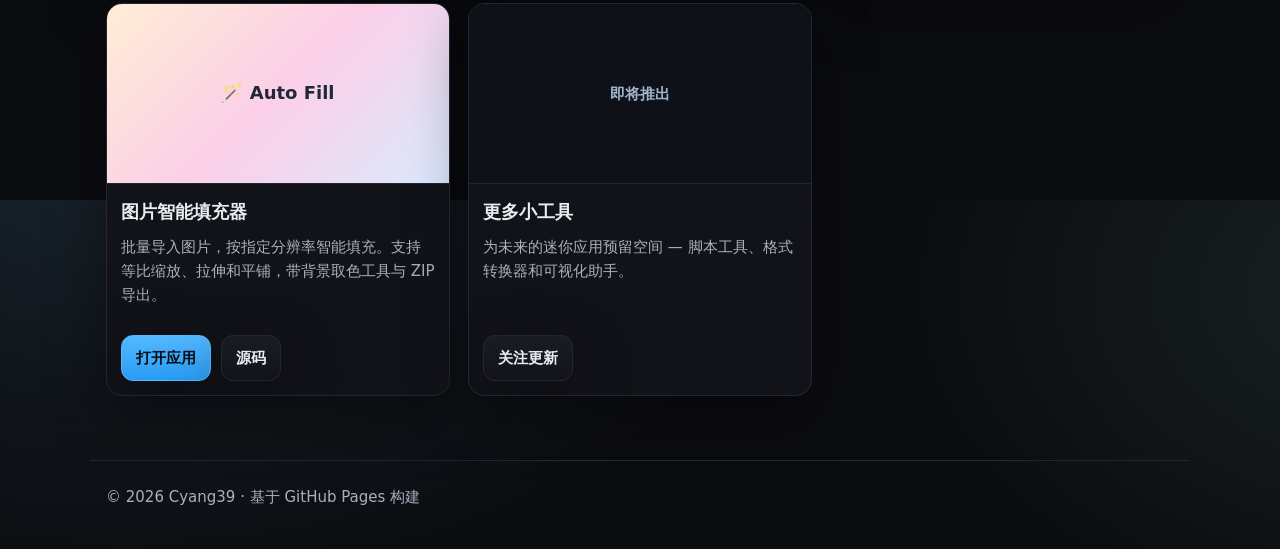
==== commit 558e85d2: "add auto_fill" ====
--- a/index.html
+++ b/index.html
@@ -125,6 +125,14 @@
       },
       {
         "@type": "WebApplication",
+        "name": "图片智能填充器",
+        "description": "批量导入图片，按指定分辨率智能填充，支持等比缩放、拉伸和平铺，自定义背景色与本地ZIP导出。",
+        "url": "https://cyang39.github.io/auto_fill/",
+        "applicationCategory": "UtilitiesApplication",
+        "operatingSystem": "Web Browser"
+      },
+      {
+        "@type": "WebApplication",
         "name": "PNG 多分辨率导出",
         "description": "上传一张 PNG，批量导出为多种尺寸与格式（PNG / ICO / ICNS），支持按宽/高适配或固定画布居中填充。",
         "url": "https://cyang39.github.io/batch_resize/",
@@ -257,6 +265,7 @@
           <li><a href="/square_cropper/">方形裁切</a></li>
           <li><a href="/color_card/">色卡排版</a></li>
           <li><a href="/middle_crop/">批量裁剪</a></li>
+          <li><a href="/auto_fill/">智能填充</a></li>
           <li><a href="/batch_resize/">多分辨率导出</a></li>
           <li><a href="https://github.com/cyang39" target="_blank" rel="noopener">关于</a></li>
         </ul>
@@ -365,6 +374,18 @@
         </div>
       </div>
       
+      <div class="card" aria-label="图片智能填充器">
+        <div class="thumb" style="background: linear-gradient(135deg, #ffedd5, #fbcfe8, #dbeafe); display: grid; place-items: center; color: #1f2937; font-weight: 800; font-size: 18px;">🪄 Auto Fill</div>
+        <div class="body">
+          <h3>图片智能填充器</h3>
+          <p>批量导入图片，按指定分辨率智能填充。支持等比缩放、拉伸和平铺，带背景取色工具与 ZIP 导出。</p>
+        </div>
+        <div class="actions">
+          <a class="btn primary" href="/auto_fill/">打开应用</a>
+          <a class="btn" href="https://github.com/cyang39" target="_blank" rel="noopener">源码</a>
+        </div>
+      </div>
+
       <div class="card" aria-label="即将推出">
         <div class="thumb" style="color:#9fb3c8; font-weight:700;">即将推出</div>
         <div class="body">
